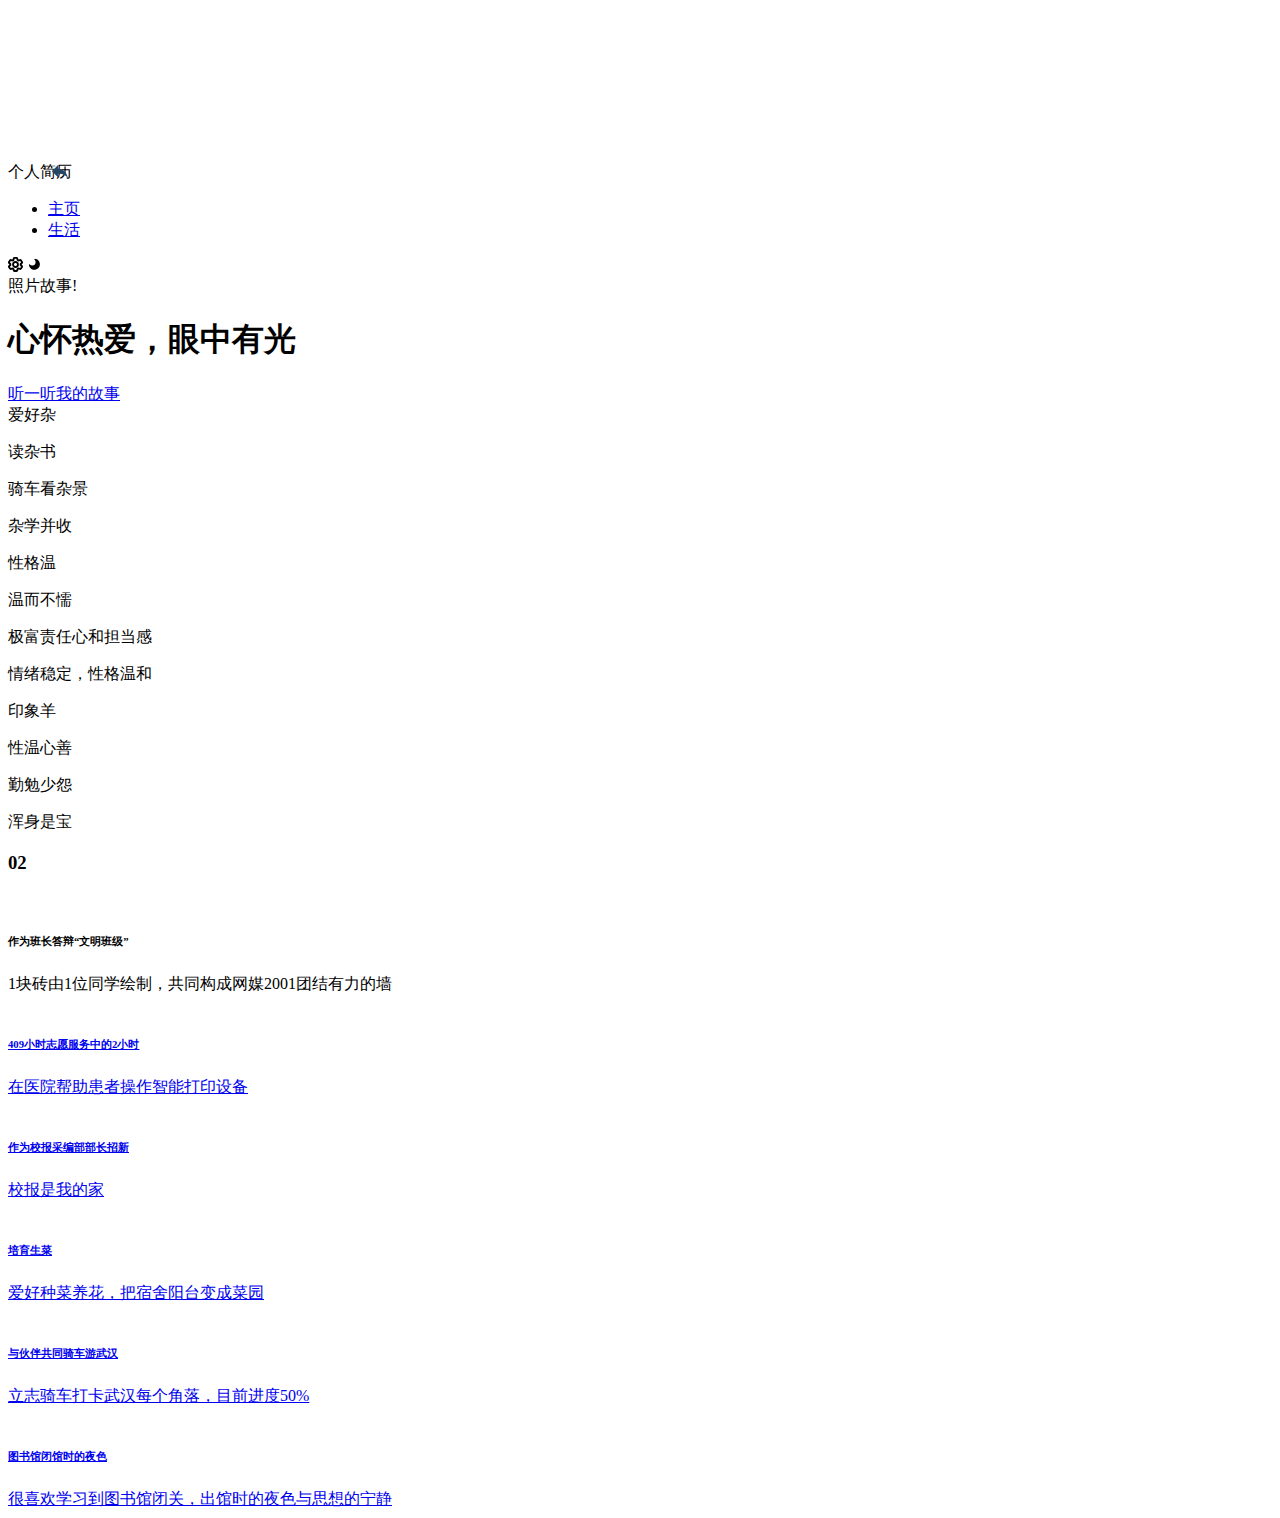
==== live.html @ 2b8e2a36 "Add files via upload" ====
<!DOCTYPE html>
<html lang="en">

<head>
  <meta charset="UTF-8">
  <meta http-equiv="X-UA-Compatible" content="IE=edge">
  <meta name="viewport" content="width=device-width, initial-scale=1.0">
  <title>简历</title>
  <link rel="stylesheet" href="./css/base.css">
  <script src="./js/jq.js"></script>
  <link rel="stylesheet" href="./css/live.css">
</head>

<body>
  <canvas class="canvas-wrap" id="triangle-lost-in-space" resize="true"></canvas>

  <!-- loadding -->
  <div class="lodding-wrap">
    <div class="loadding-div"></div>
  </div>

  <div class="box">
    <!-- 顶部栏 -->
    <div class="header borderafter">
      <!-- 返回按钮 -->
      <a style="position: absolute;left:50px;" href="javascript:history.back()">
        <svg t="1649246285004" class="icon" viewBox="0 0 1024 1024" version="1.1" xmlns="http://www.w3.org/2000/svg"
          p-id="3737" width="20" height="20">
          <path
            d="M98 468.9l322.8-322.8v184.4C743.6 376.7 881.9 607.3 928 837.8 812.7 676.4 651.3 602.6 420.8 602.6v189.1L98 468.9z"
            p-id="3738" fill="#254665"></path>
        </svg>
      </a>

      <div class="col">
        <span>个人简历</span>
        <!-- 右边操作栏 -->
        <div class="header-right">
          <!-- 按钮 -->
          <div class="min_menu-wrap" id="minmenu">
            <span class="min_menu"></span>
          </div>
          <!-- 列表 -->
          <div class="menu_list">
            <!-- 栏目 -->
            <ul class="header-nav">
              <li><a href="./index2.html">主页</a></li>
			 <li class="active"><a href="./live.html">生活</a></li>
            </ul>
            <!-- 开关灯 -->
            <span class="kaig-bottm">
              <svg t="1649159647627" class="icon" viewBox="0 0 1024 1024" version="1.1"
                xmlns="http://www.w3.org/2000/svg" p-id="2250" width="15" height="15">
                <path
                  d="M1008.535135 710.670332l-70.446388 116.386904a112.099975 112.099975 0 0 1-140.572857 43.829042l-69.422645-17.083729c-5.502624 3.1992-11.133217 6.3984-16.763809 9.341665l-18.299425 62.896276C687.335435 981.514621 639.4754 1023.744064 582.657604 1023.744064H441.764828c-56.817796 0-104.677831-42.293427-110.308423-97.703574l-18.299425-62.896276a422.166458 422.166458 0 0 1-16.827793-9.341665l-69.614597 17.083729a112.163959 112.163959 0 0 1-140.508873-43.893026L15.631361 710.542364a107.493127 107.493127 0 0 1 32.43989-144.731817L96.251206 518.910272a410.649338 410.649338 0 0 1 0-14.204448l-48.179955-46.836291a107.365159 107.365159 0 0 1-32.375906-144.731817l70.190452-116.450888a112.099975 112.099975 0 0 1 140.572857-43.893026l69.550612 17.083729c5.566608-3.1992 11.133217-6.3984 16.827794-9.341665l18.299425-62.896276C336.831061 42.229443 384.691096 0 441.508892 0H582.529636c56.817796 0 104.677831 42.293427 110.372407 97.63959l18.235441 62.704324c5.75856 3.007248 11.325169 6.142464 16.827793 9.341665l69.678581-17.083729a112.163959 112.163959 0 0 1 140.508873 43.893026l70.446388 116.514872a107.493127 107.493127 0 0 1-32.375906 144.731817l-48.179955 46.772307a414.616346 414.616346 0 0 1 0 14.204448l48.243939 46.836291c47.092227 31.928018 62.192452 94.952262 32.247938 145.115721z m-213.066733-142.23644l3.391152-31.032242a246.210447 246.210447 0 0 0 0-51.699076l-3.263184-30.904274 93.992502-91.305173-53.554612-88.553862-131.615096 32.311922-23.546113-16.059985a294.134466 294.134466 0 0 0-48.627844-26.809297l-27.513121-11.901025L568.453156 127.968008H455.649356L419.370426 252.736816l-27.705074 11.965009c-16.635841 7.166208-32.951762 16.187953-48.499875 26.745313l-23.610097 15.996001-131.487128-32.247938-53.36266 88.489878 94.056486 91.433141-3.263184 30.968258a247.874031 247.874031 0 0 0 0 51.699076l3.1992 30.904274-93.928518 91.369157 53.554612 88.489878 131.551112-32.311922 23.610097 16.059985c15.292177 10.429393 31.544114 19.451137 48.563859 26.809297l27.577106 11.965009L455.905292 895.776056h112.611848l36.342914-124.768808 27.64109-11.965009c16.699825-7.166208 32.951762-16.187953 48.563859-26.745313l23.546113-15.996001 131.423144 32.247938 53.68258-88.745814-94.184454-91.369157zM512.147232 615.846038c57.329668 0 103.846038-46.516371 103.974006-103.974006 0-57.329668-46.644339-103.974006-103.974006-103.974007S408.173225 454.542364 408.173225 511.872032 454.817564 615.846038 512.147232 615.846038z m0 127.968008c-127.968008 0-231.942014-103.910022-231.942015-231.942014 0-127.968008 103.910022-231.942014 231.942015-231.942015 127.968008 0 231.942014 103.910022 231.942014 232.133967A232.133967 232.133967 0 0 1 512.147232 743.814046z"
                  p-id="2251"></path>
              </svg>
              <!-- 开关按钮 -->
              <span class="my-radio active" id="myRadio">
                <i></i>
              </span>
              <svg t="1649159678284" class="icon" viewBox="0 0 1024 1024" version="1.1"
                xmlns="http://www.w3.org/2000/svg" p-id="3376" width="15" height="15">
                <path
                  d="M505.4 878.6c-196.7 0-358-150.9-374.9-343.1 1-18.6 16.1-33.4 34.9-33.4 10.8 0 20.5 4.8 26.9 12.4 0.2 0.3 0.5 0.1 0.5-0.7 41.6 44.2 100.5 71.9 166.1 71.9 127.1 0 230.1-103 230.1-230.1 0-66.1-28-125.1-72.6-166.8 0.1-0.1 0.5-0.1 0.3-0.3-7-6.5-11.4-15.7-11.4-26.1 0-19 14.9-34.1 33.7-35.3 192.1 17.1 342.9 178.3 342.9 375 0 208-168.5 376.5-376.5 376.5z"
                  p-id="3377"></path>
              </svg>
            </span>
          </div>
        </div>
      </div>
    </div>

    <!-- 顶部导航 -->
    <div class="navigation">
      <div class="nav-titleBox co zz">
        <!-- 标题 -->
        <div class="co-right">
          <span class="titleBox-tag">照片故事!</span>
          <h1>
           心怀热爱，眼中有光
          </h1>
          <a class="buttom navbtn" href="#next-one">听一听我的故事
          </a>
        </div>
      </div>
    </div>

    <!-- 主要修改部分 -->
    <div class="content zz">
      <!-- 主要内容部分 -->
      <div id="next-one">
        <div class="content-li li1">
          <div class="li1-box borderbefore">
            <span>爱好</span><span class="tag">杂</span>
            <div class="borderbotm"></div>
            <p>读杂书</p>
			  <p>骑车看杂景</p>
			  <p>杂学并收</p>
          </div>
          <div class="li1-box borderbefore">
            <span>性格</span><span class="tag">温</span>
            <div class="borderbotm"></div>
           		  <p>温而不懦</p>
			  <p>极富责任心和担当感</p>
            <p>情绪稳定，性格温和</p>

			  
          </div>
          <div class="li1-box borderbefore">
            <span>印象</span><span class="tag">羊</span>
            <div class="borderbotm"></div>
            <p>性温心善</p>
	   <p>勤勉少怨</p>
            <p>浑身是宝</p>

          </div>
        </div>
        <div class="content-li li2">
          <h3>
            <div class="borderbotm"></div>
            <span>02</span>
          </h3>
          <div class="li2-box">
            <a class="li2-box-item carbox">
              <img src="./img/pic1.jpg" alt="">
              <div class="boxitem-title">
                <h6>作为班长答辩“文明班级”</h6>
                <span>1块砖由1位同学绘制，共同构成网媒2001团结有力的墙</span>
              </div>
            </a>
            <a class="li2-box-item carbox" href="https://gitee.com/wttAndroid/book_admin">
              <img src="./img/pic3.jpg" alt="">
              <div class="boxitem-title">
                <h6>409小时志愿服务中的2小时</h6>
                <span>在医院帮助患者操作智能打印设备</span>
              </div>
            </a>
            <a class="li2-box-item carbox" href="https://wttandroid.gitee.io/wttandroid.github.io/">
              <img src="./img/timg2.gif" alt="">
              <div class="boxitem-title">
                <h6>作为校报采编部部长招新</h6>
                <span>校报是我的家</span>
              </div>
            </a>
            <a class="li2-box-item carbox" href="https://gitee.com/wttAndroid/xyy_server">
              <img src="./img/box4.gif" alt="">
              <div class="boxitem-title">
                <h6>培育生菜</h6>
                <span>爱好种菜养花，把宿舍阳台变成菜园</span>
              </div>
            </a>
            <a class="li2-box-item carbox" href="https://gitee.com/wttAndroid/xyy_server">
              <img src="./img/box3.gif" alt="">
              <div class="boxitem-title">
                <h6>与伙伴共同骑车游武汉</h6>
                <span>立志骑车打卡武汉每个角落，目前进度50%</span>
              </div>
            </a>
            <a class="li2-box-item carbox" href="https://gitee.com/wttAndroid/xyy_server">
              <img src="./img/box1.gif" alt="">
              <div class="boxitem-title">
                <h6>图书馆闭馆时的夜色</h6>
                <span>很喜欢学习到图书馆闭关，出馆时的夜色与思想的宁静</span>
              </div>
            </a>
          </div>
        </div>
        <div class="borderbotm"></div>
        
      </div>
    </div>
</body>
<script src="./js/base.js"></script>
<script type="text/javascript" src="./js/paper-full.min.js"></script>
<script type="text/javascript" src="./js/canvas.js"></script>

</html>
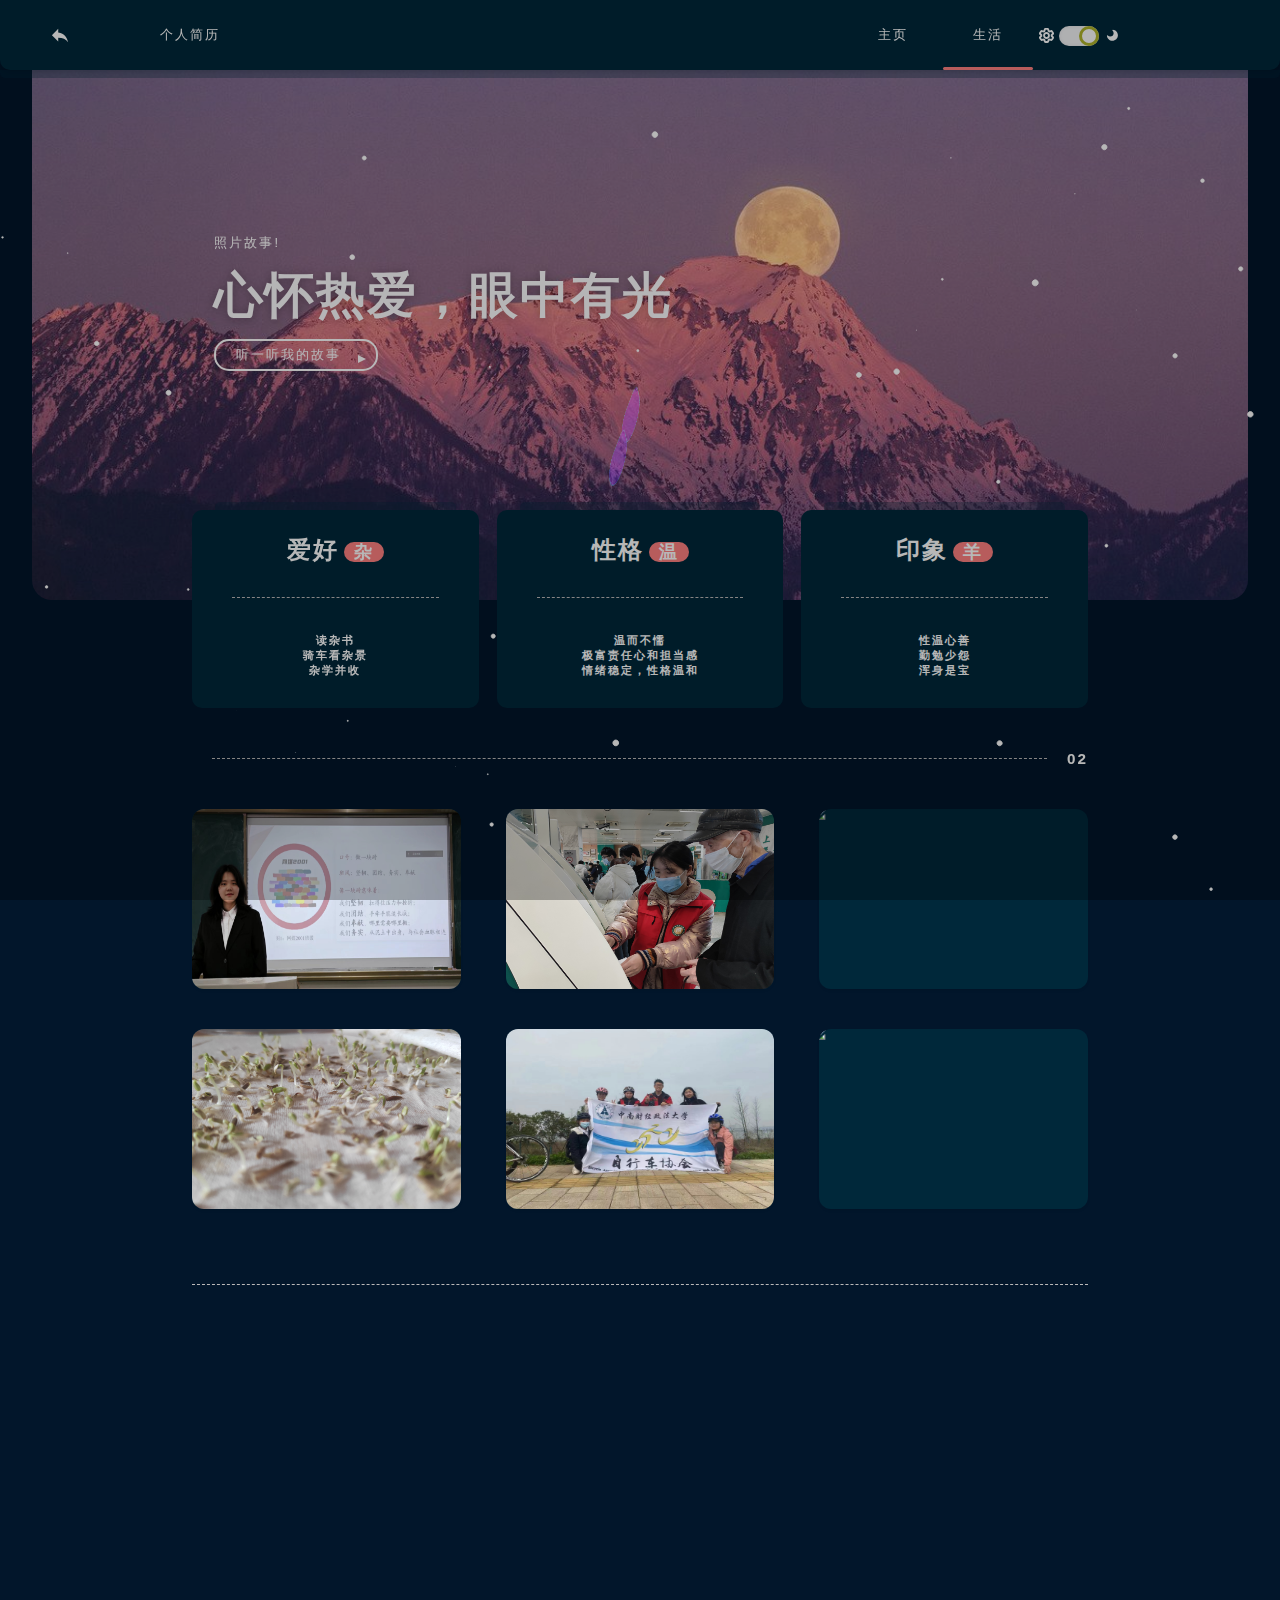
==== commit 3b947a77: "1" ====
--- a/live.html
+++ b/live.html
@@ -44,7 +44,7 @@
           <div class="menu_list">
             <!-- 栏目 -->
             <ul class="header-nav">
-              <li><a href="./index2.html">主页</a></li>
+              <li><a href="./index.html">主页</a></li>
 			 <li class="active"><a href="./live.html">生活</a></li>
             </ul>
             <!-- 开关灯 -->
--- a/css/base.css
+++ b/css/base.css
@@ -0,0 +1,841 @@
+:root {
+ /* 默认背景色 */
+--backColor:#fff;
+--borderline:#00283a;
+ /* 卡片 */
+--headerCOlor:#00283A;
+ /* 卡片 */
+--headerhover:rgb(0, 40, 58,.8);
+
+  /* 默认字体颜色 */
+--headerFont:#fff;
+  /* 反差色 */
+--fontColor:#00283A;
+--mainColor:#ff8181;
+--bagColor:#02162b;
+}
+
+.content-li svg path,.buttom svg path{
+  fill:#fff;
+}
+svg{
+  vertical-align: middle;
+}
+svg path{
+  fill: var(--headerFont);
+}
+
+/* 遮罩 */
+.zhezhao{
+  position: fixed;
+  left: 0px;
+  right: 0px;
+  bottom: 0px;
+  top: 0px;
+  background-color: rgba(0, 0, 0, .7);
+  z-index: 9;
+  display: none;
+}
+.zhezhao.active{
+  display: block;
+}
+.zhezhao .close{
+  position: absolute;
+  right: 20%;
+  top:  10%;
+}
+.close path{
+  fill: #FCFCFE;
+}
+#videoResume{
+  position: absolute;
+  left: 50%;
+  top:  50%;
+  transform: translate(-50%,-50%);
+}
+#videoResumeC{
+  width: 100%;
+}
+
+
+body,
+html {
+  position: relative;
+  margin: 0px;
+  width: 100%;
+  padding: 0px;
+  font-size: 13px;
+  letter-spacing: 2px;
+  transition: .4s ease-in-out;
+  font-weight: 400;
+  font-family: -apple-system, BlinkMacSystemFont, "Segoe UI", Roboto, "Helvetica Neue", Arial, "Noto Sans", sans-serif, "Apple Color Emoji", "Segoe UI Emoji", "Segoe UI Symbol", "Noto Color Emoji";
+  
+  color: var(--headerFont);
+  background-color:var(--bagColor);
+}
+a{
+   transition: color .6s ease-in-out;
+   text-decoration: none;
+   color: inherit;
+}
+a:hover {
+  color: var(--mainColor);
+}
+
+
+.carbox {
+  background-color: var(--headerCOlor);
+  border-radius: 12px;
+  box-shadow: 0 2px 4px -2px rgb(0 0 0 / 15%);
+}
+
+ul {
+  list-style: none;
+  margin: 0px;
+  padding: 0px;
+}
+
+ul>li {
+  display: inline-block;
+}
+img {
+  width: 100%;
+  height: 100%;
+  vertical-align: middle;
+}
+.copybottm {
+  padding: 30px 20px;
+  color: #7B7B7D;
+  font-size: 10px;
+  font-weight: 700;
+  letter-spacing: 2px;
+  transition: .4s ease-in-out;
+  text-transform: uppercase;
+}
+
+ /* 顶部栏目 */
+.header {
+  position: fixed;
+  z-index: 2;
+  top: 0px;
+  width: 100%;
+  height: 70px;
+  line-height: 70px;
+  background-color: var(--headerCOlor);
+  border-radius: 0% 0% 10px 10px;
+  box-shadow: 0 2px 4px 0 rgb(0 0 0 / 15%);
+}
+
+/* 下面的装饰 */
+.borderafter::after{
+  content: '';
+  position: absolute;
+  top: 70px;
+  left: 0px;
+  right: 0px;
+  height: 8px;
+  /* background-color: #00283A; */
+  background-color: var(--borderline);
+  border-radius: 0% 0% 5px 5px;
+  opacity: .3;
+}
+
+/* 上面的装饰 */
+.borderbefore::before{
+  content: '';
+  position: absolute;
+  top: -8px;
+  left: 8%;
+  right: 8%;
+  height: 10px;
+  background-color: var(--borderline);
+  border-radius: 5px 5px 0% 0%;
+  opacity: .3;
+}
+
+.col {
+  width: 75%;
+  margin: 0 auto;
+  /* border: 1px solid red; */
+}
+
+.header>div {
+  display: flex;
+  justify-content: space-between;
+}
+
+/* 开灯 */
+.kaig-bottm img {
+  width: 15px;
+  height: 15px;
+}
+.kaig-bottm .my-radio{
+  position: relative;
+  display: inline-block;
+  height: 20px;
+  width: 40px;
+  vertical-align: middle;
+  background: #F4F5F7;
+  border-radius: 2em;
+  box-shadow: inset 0 0 4px -1px rgb(0 0 0 / 15%);
+  transition: .4s ease-in-out;
+  cursor: pointer;
+}
+
+.kaig-bottm .my-radio.active>i{
+  right: 0px;
+  left: auto;
+}
+.kaig-bottm .my-radio>i{
+  position: absolute;
+  left: 0px;
+  top: 0px;
+  bottom: 0px;
+  display: inline-block;
+  width: 35%;
+  border: solid 3px #AFB42B;
+  border-radius: 50%;
+  background: #FCFCFE;
+  transition: all .2s ease;
+}
+
+/* 顶部导航栏 */
+.header-nav {
+  display: inline-block;
+}
+
+.header-nav>li.active::after {
+  content: '';
+  display: inline-block;
+  position: absolute;
+  bottom: 0;
+  left: 0px;
+  right: 0px;
+  border-radius: 10px;
+  height: 3px;
+  background-color: var(--mainColor);
+  transition: .4s ease-in-out;
+}
+
+.header-nav>li {
+  padding: 0 30px;
+  position: relative;
+  transition: color .6s ease-in-out;
+  box-sizing: border-box;
+}
+
+.header-nav>li:hover {
+  color: var(--mainColor);
+}
+
+
+
+/* 导航 */ 
+/* 黑色主题背景 */
+.navigation.active{ 
+  background-image: url("../img/back/aitx6-0og08.webp") !important;
+  
+}
+/* 默认主题 */
+.navigation {
+  margin: 0px auto 0;
+  width: 95%;
+  background-color: transparent;
+  height: 600px;
+  border-radius: 20px;
+  background-image: url("../img/back/a58cbbffd2aa49c1b1e99990be912f30.jpg");
+  background-attachment: fixed;
+  background-size: 100%;
+  background-repeat: no-repeat;
+  overflow: hidden;
+  color: #fff;
+}
+
+/* 顶部导航 */
+.navigation .titleBox-tag {
+  text-transform: uppercase;
+}
+
+.navigation h1 {
+  margin: 10px 0;
+  font-size: 3.8rem;
+  color: #fcfcfe;
+  text-shadow: 0 1px 10px rgb(0 0 0 / 30%);
+}
+.navigation .buttom:hover{
+  transform: scale(1.1);
+  color: #fff;
+}
+.navigation>.nav-titleBox {
+  margin-top: 18rem;
+}
+
+.nav-titleBox .buttom {
+  display: inline-block;
+  height: 28px;
+  line-height: 28px;
+  padding: 0px 35px 0 20px;
+  border: 2px solid white;
+  border-radius: 15px;
+  cursor: pointer;
+  transition: transform .3s ease;
+  color: #fcfcfe;
+  position: relative;
+}
+.nav-titleBox .buttom::after{
+  position: absolute;
+  right: 10px;
+  top: 50%;
+  content: '';
+  width: 0px;
+  height: 0px;
+  border-top: 4px solid transparent;
+  border-left: 8px solid #fff;
+  border-bottom: 4px solid transparent;
+  animation: bmove 1s infinite;
+}
+@keyframes bmove {
+  0%{
+    opacity: 1;
+    transform: translateX(-8px) translateY(-50%);
+  }
+  100%{
+    opacity: 0;
+    transform: translateX(5px) translateY(-50%);
+  }
+}
+
+
+/* 内容 */
+
+.co-left {
+  width:35%;
+  display: inline-block;
+  height: 50px;
+}
+
+.co-right {
+  width: 64%;
+  display: inline-block;
+  /* background-color: #45454566; */
+  min-height: 50px;
+}
+.co{
+  width: 70%;
+  margin: 0 auto;
+}
+
+.content {
+  position: relative;
+  top: -90px;
+  min-height: 1000px;
+  width: 70%;
+  margin: 0 auto;
+  display: flex;
+  /* background-color: rgba(10, 15, 20, 0.2); */
+}
+
+
+/* 左半部分 */
+.content .me-card {
+  /* top: 390px; */
+}
+
+.scroll{
+  position: fixed !important;
+  top: 49%;
+}
+.content .me-card {
+  width: fit-content;
+  min-width: 285px;
+  transform: translateY(-351px);
+  height: 780px;
+  /* backgrounbad-color: var(--headerCOlor); */
+  border-radius: 10px;
+  text-align: center;
+  border: 1px solid var(--headerCOlor);
+  padding: 0px 30px;
+}
+
+
+/* 左边吸盘 */
+.mecar-title {
+  margin-top: 40px;
+}
+
+
+.me-hover span{
+  margin: 0 auto;
+  display: block;
+  font: 14px ;
+  border-right: .08em solid;
+  /* 个数*2ch */
+  width: 28ch; 
+  white-space: nowrap;
+  overflow: hidden;
+  animation: typing 3s steps(28,end), blink-caret .3s step-end infinite alternate;
+}
+
+
+@keyframes typing {
+  from {
+    width: 0;
+  }
+}
+@keyframes blink-caret {
+  50%{
+    border-color: transparent;
+  }
+}
+
+
+/* 虚线 */
+.content .borderbotm {
+  /* border-style: dashed; */
+  border-bottom: 1px dashed rgb(187, 185, 185);
+  height: 0px;
+  margin: 35px 0;
+}
+
+.mecar-title .me-image {
+  position: relative;
+  display: inline-block;
+}
+.me-image>img{
+  width: 100px;
+  height: 100px;
+  border: solid 3px #FCFCFE;
+  border-radius: 50%;
+  box-shadow: 0 2px 4px -2px rgb(0 0 0 / 15%);
+}
+.mecar-title .me-image>.status{
+    height: 20px;
+    width: 20px;
+     box-shadow: 0 2px 4px -2px rgb(0 0 0 / 15%);
+    border-radius: 50%;
+    position: absolute;
+    border: solid 3px #FCFCFE;
+    right: 0px;
+    bottom: 0px;
+    background-color: var(--mainColor);
+    overflow: hidden;
+    color: #fff;
+    transition: width .2s ease-in-out, visible .2s ease-in-out;
+}
+.mecar-title .me-image:hover .status{
+  width: 100px;
+  border-radius: 20px;
+}
+.mecar-title .me-image:hover .status i {
+  width: 0%;
+  visibility: hidden;
+}
+.mecar-title .me-image:hover .status i {
+  width: 100%;
+  visibility: visible;
+}
+
+.mecar-bottm>div {
+  display: flex;
+  justify-content: space-between;
+  height: 25px;
+  line-height: 25px;
+}
+
+.mecar-bottm .mecarbottm-key {
+  font-weight: 500;
+}
+
+.mecar-bottm .mecarbottm-value {
+  font-weight: 500;
+  color: #747474;
+}
+.me-card .lianxi-list svg{
+  margin: 0 5px;
+ 
+}
+.me-card .lianxi-list a svg path{
+  transition: .2s ease-in-out;
+}
+.me-card .lianxi-list a:hover svg path{
+  fill: var(--mainColor);
+}
+.me-card .lianxi-list a{
+ display: inline-block;
+}
+.me-card .buttom-box .button{
+  display: block;
+  margin: 0 auto;
+  border: none;
+  height: 40px;
+  line-height: 40px;
+  width: 200px;
+ 
+  color: var(--headerFont);
+  border-radius: 50px;
+  background: linear-gradient(-45deg, var(--mainColor) 50%, #fff 60%, var(--mainColor) 70%);
+  background-size: 600% 100%;
+  animation: shine 5s infinite;
+}
+@keyframes shine {
+  0% {
+    background-position-x: 100%;
+  }
+  50% {
+    background-position-x: 0%;
+  }
+  100% {
+    background-position-x: -100%;
+  }
+}
+
+
+/* g公共 */
+.content-li>h3 {
+  display: flex;
+  align-items: center;
+  color: var(--headerFont);
+}
+
+.content-li .borderbotm {
+  flex: 1;
+  margin-left: 20px;
+  margin-right: 20px;
+}
+
+
+/* 加载小蝴蝶 */
+.lodding-wrap{
+  position: fixed;
+  left: 0px;
+  right: 0px;
+  bottom: 0px;
+  top: 0px;
+  background-color: rgba(0, 0, 0, 0.95);
+  z-index: 9;
+  opacity: 1;
+}
+
+.loadding-div{
+  left: 50%;
+  top: 50%;
+  position: relative;
+  width: 100px;
+  height: 100px;
+  transform: rotateZ(-13deg) translate(-50%,-50%); 
+  animation: insect-fly 0.3333333333s infinite alternate cubic-bezier(.45,-0.43,.63,1.94);
+}
+
+.loadding-div::after,.loadding-div::before{
+  content: '';
+  position: absolute;
+  width: 50px;
+  height: 50px;
+  border: 1px solid #00c7ff;
+  transform: rotateX(60deg) rotateY(-60deg);
+  background-color: rgba(81, 0, 255, 0.723);
+  border-radius: 40% 20% 50% 50%;
+  animation: wings 0.333s infinite cubic-bezier(0.6, 0, 0.4, 1) alternate;
+}
+.loadding-div::after{
+  transform-origin: right center;
+  left: 0;
+}
+
+.loadding-div::before{
+  right: 0;
+  transform-origin: left center;
+  animation-direction: alternate-reverse;
+}
+
+@keyframes insect-fly {
+  from {
+    margin-top: -0.3em;
+  }
+  to {
+    margin-top: 0.3em;
+  }
+}
+@keyframes wings {
+  from{
+    transform: rotateX(60deg) rotateY(-60deg);
+  }
+  to{
+    transform: rotateX(60deg) rotateY(60deg);
+  }
+}
+
+/* 雪花 */
+.canvas-wrap{
+  position: fixed;
+  top: 100px;
+  bottom: 0px;
+  z-index: 1;
+  left: 0;
+  right: 0;
+}
+
+
+/* 置顶层 */
+.zz{
+  position: relative;
+  z-index: 1;
+}
+
+
+/* 公共的按钮样式 */
+.buttonsty{
+  cursor: pointer;
+  transition: .4s ease-in-out;
+}
+.buttonsty:hover{
+  transform: scale(1.03);
+}
+
+
+
+/* 适配 */
+
+/* @media screen and (min-width:1000px) and (max-width:1200px) {
+  .content .me-card{
+    min-width: auto;
+  }
+}
+
+
+
+@media screen and ( max-width:1000px) {
+  .content{
+    display: block;
+  }
+  .content .me-card{
+    min-width: auto;
+  }
+    
+
+  .header-right{
+    display: none;
+  }
+  .nav-titleBox{
+    display: none;
+  }
+  .co-right{
+    display: none;
+  }
+} */
+
+
+/* 播放器 */
+ .music-wrap{
+  position: fixed;
+  right: -14%;
+  bottom: 30px;
+  z-index: 2;
+  transition: right .3s ease;
+}
+.music-wrap:hover{
+  right: 0%;
+}
+/*
+.music-wrap.paused .music-box{
+  animation-play-state:paused;
+}
+.music-wrap .music-box{
+  animation:fadenum 5s linear infinite;
+}
+.music-wrap .music-box{
+  background-image: url(../img/bg2.jpg);
+  background-size: 100% 100%;
+  transform-origin: center center;
+  width:80px;
+  height:80px;
+  background-color:pink;
+  border-radius: 50%;
+}
+@keyframes fadenum{
+  0%{transform:rotate(0deg);}
+  100%{transform:rotate(360deg);}
+}
+
+.music-wrap .star{
+  display: inline-block;
+  width: 0;
+  height: 0;
+  border-top: 10px solid #fff;
+  border-bottom: 10px solid #fff;
+  border-left: 20px solid #fff;
+  z-index: 1;
+  position: absolute;
+  top: 50%;
+  left: 50%;
+  transform: translate(-50%,-50%);
+}
+
+.music-wrap.paused .star{
+  border-top: 10px solid transparent;
+  border-bottom: 10px solid transparent;
+  border-left: 20px solid #fff;
+} */
+
+
+
+ .min_menu{
+  display: none;
+  height: 2px;
+  width: 15px;
+  background-color: var(--headerFont);
+  border-radius: 2px;
+  position: relative;
+  transition: .4s ease-in-out;
+}
+.min_menu::after{
+  content: "";
+  top: -5px;
+  position: absolute;
+  background-color: inherit;
+  transition: .4s ease-in-out;
+  display: block;
+  width: 15px;
+  height: 2px;
+  border-radius: 2px;
+}
+
+.min_menu::before{
+  content: "";
+  bottom: -5px;
+  position: absolute;
+  background-color: inherit;
+  transition: .4s ease-in-out;
+  display: block;
+  width: 15px;
+  height: 2px;
+  border-radius: 2px;
+  
+}
+.min_menu-wrap{
+  min-width: 50px;
+}
+.min_menu-wrap.active .min_menu{
+  transform: rotate(45deg);
+}
+.min_menu-wrap.active .min_menu::after{
+  transform: translate(0,5px) rotate(-90deg);
+}
+.min_menu-wrap.active .min_menu::before{
+  transform: translate(0,-5px) rotate(-90deg);
+}
+
+
+  /* 手机*/
+  @media screen and (max-width: 950px) {
+    .col>span{
+      visibility: hidden;
+    }
+    .content .me-card{
+      min-width: auto;
+    }
+    .co-left{
+      position: relative;
+      width: auto;
+      display: block;
+      height: auto;
+    }
+    .co-right{
+      width: 100%;
+    }
+    .content{
+      display: block;
+    }
+    .content .me-card{
+      width:auto;
+      transform: translateY(-20px);
+    }
+    .scroll{
+      position:relative !important;
+    }
+
+    
+    .min_menu{
+      display: inline-block;
+    }
+    /* .header .header-right{
+      display:none;
+    } */
+    .co-left{
+      display: none;
+    }
+    .co-right{
+      width: 100%;
+    }
+
+  
+    .header-right .min_menu-wrap{
+      text-align: center;
+    }
+    .header-right .header-nav>li{
+      display: block;
+    }
+    .header-right .kaig-bottm{
+      display: block;
+    }
+
+    .menu_list{
+      pointer-events: none;
+      position: absolute;
+      left: 0;
+      right: 0;
+      text-align: center;
+      opacity: 0;
+      background-color: var(--headerhover);
+      transform: translateY(10px);
+      transition: .1s ease-in-out;
+    }
+
+    .menu_list.active{
+      opacity: 1;
+      pointer-events: all;
+      transform: translateY(0px);
+    }
+
+    .navigation>.nav-titleBox {
+      margin-top: 10rem;
+    }
+  }
+
+/* 平板 */
+ @media screen and (max-width:1200px){
+  .navigation{
+    text-align: center;
+    background-size: 100% 100%;
+  }
+ 
+  .co-left{
+    position: relative;
+    width: auto;
+    display: block;
+    height: auto;
+  }
+  .co-right{
+    width: 100%;
+  }
+  .content{
+    display: block;
+  }
+  .content .me-card{
+    width:auto;
+    transform: translateY(-20px);
+  }
+  .scroll{
+    position:relative !important;
+  }
+}
+
+
+
+
+
+
+
+
+
+
--- a/css/live.css
+++ b/css/live.css
@@ -0,0 +1,103 @@
+.li2-box{
+  display: flex;
+  flex-wrap: wrap;
+  justify-content: space-between;
+}
+
+.li2-box-item{
+  overflow: hidden;
+  flex: 0 0 30%;
+  position: relative;
+  /* min-height: 300px; */
+  margin-bottom: 40px;
+  height: 180px;
+}
+.li2-box-item:hover img{
+  transform: scale(1);
+}
+.li2-box-item:hover .boxitem-title{
+  bottom:0px;
+  opacity: 1;
+  transform: scale(1.2);
+}
+.li2-box-item>img{
+  width: 100%;
+  /* height: 100%; */
+  transform: scale(1.1);
+  transition: all .3s ease-in-out;
+}
+.li2-box-item .boxitem-title{
+  position: absolute;
+  bottom:-75px;
+  left:0px;
+  right: 0px;
+  height: 75px;
+  text-align: center;
+  background-color: var(--headerhover);
+  color: var(--headerFont);
+  transition: all .3s ease-in-out;
+  transform: scale(1);
+  font-size: 12px;
+}
+.boxitem-title h6{
+  font-size: 12px;
+  /* display: inline-block; */
+  margin: 15px 0 8px;
+}
+
+.content-li.li1{
+  display: flex;
+  justify-content: space-between;
+}
+.content-li.li1>.li1-box {
+  position: relative;
+  flex: 0 0 32%;
+  background-color: var(--headerCOlor);
+  min-height: 150px;
+  text-align: center;
+  border-radius: 10px;
+  padding: 30px 20px;
+  box-sizing: border-box;
+}
+
+.li1-box>span {
+  /* margin-top: 25px; */
+  font-size: 24px;
+  font-weight: 900;
+  color: var(--headerFont);
+  line-height: 20px;
+  display: inline-block;
+}
+
+.li1-box>span.tag{
+  border-radius: 10px;
+  padding: 0px 10px;
+  margin-left: 5px;
+  font-size: 18px;
+  background-color: var(--mainColor);
+}
+
+.li1-box>p {
+  /* text-transform: uppercase; */
+  font-size: 11px;
+  font-weight: 700;
+  letter-spacing: 2px;
+  color: var(--headerFont);
+  transition: .4s ease-in-out;
+  margin: 0px;
+}
+
+
+  /* 手机*/
+  @media screen and (max-width: 550px) {
+    .content-li{
+      display: block;
+    }
+     .li1{
+      display: block !important;
+    }
+    .li2-box-item{
+      flex: 100%;
+      min-height: auto;
+    }
+  }
